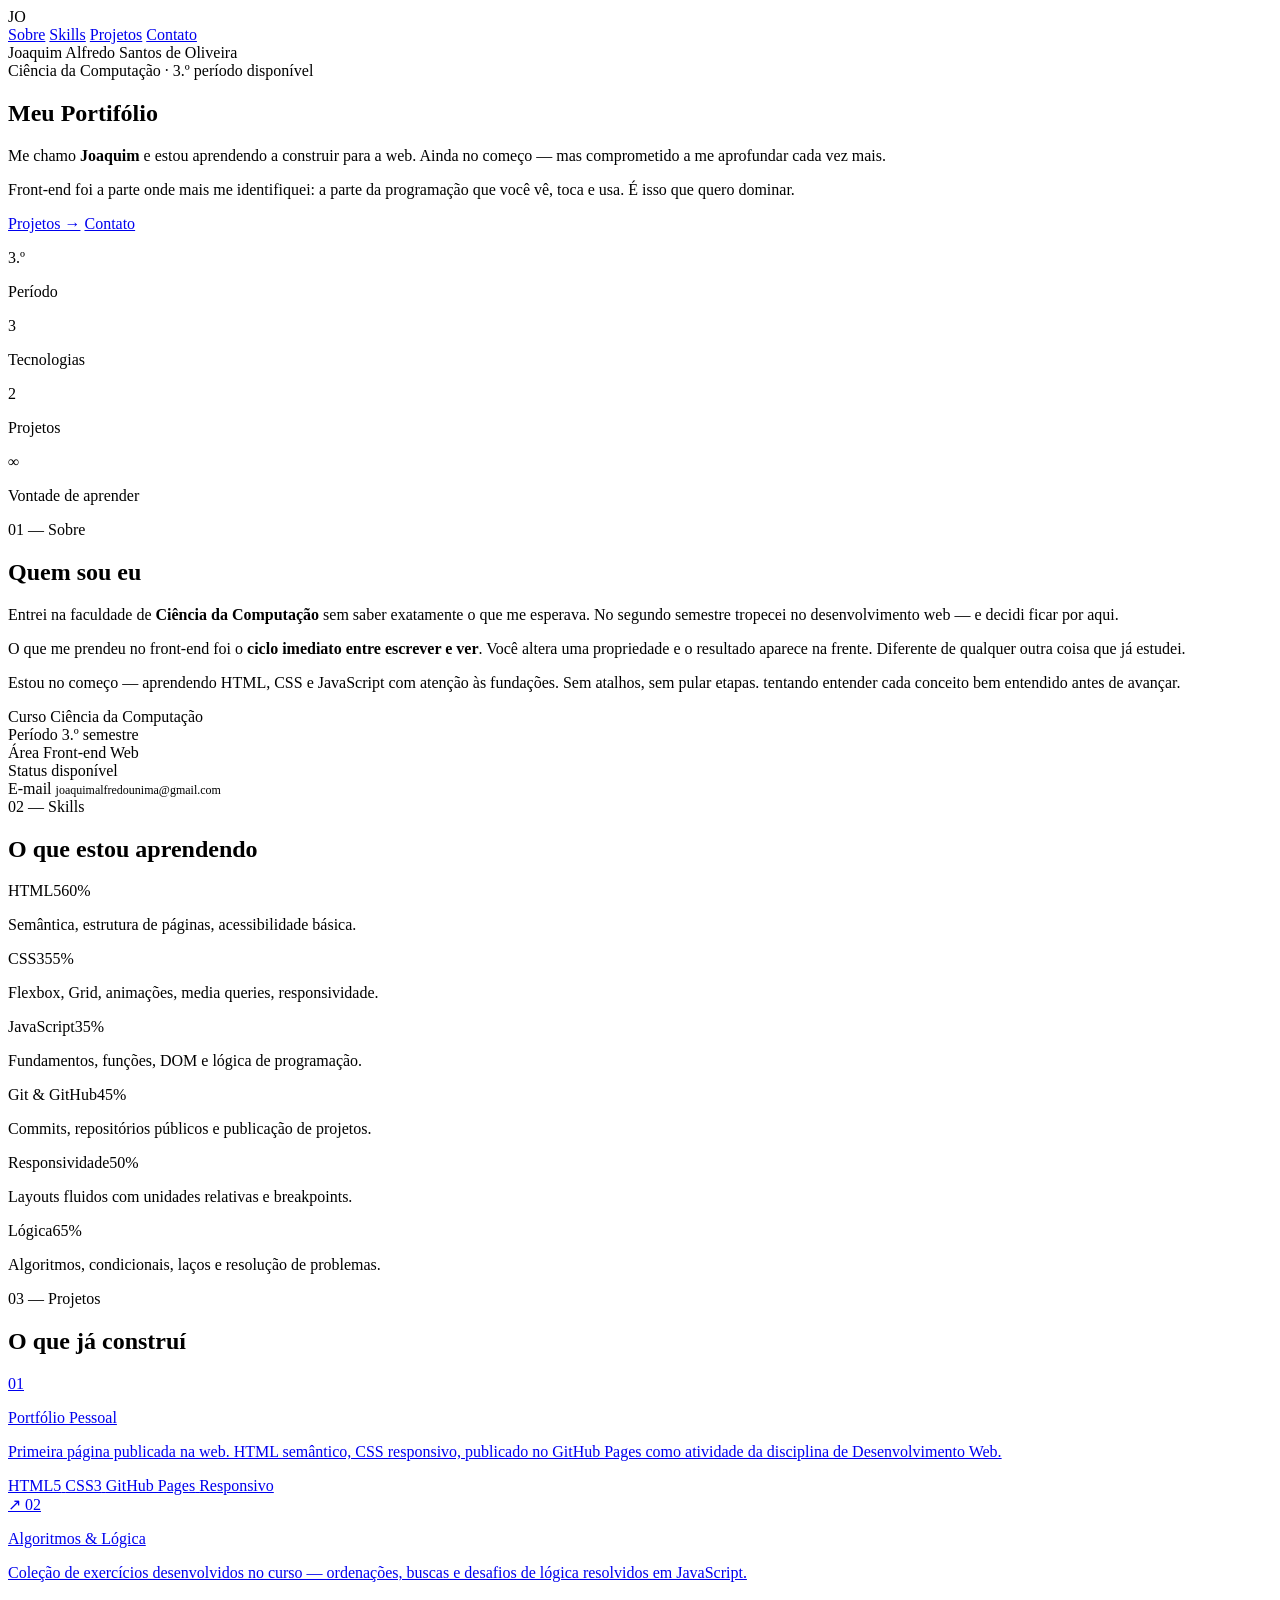
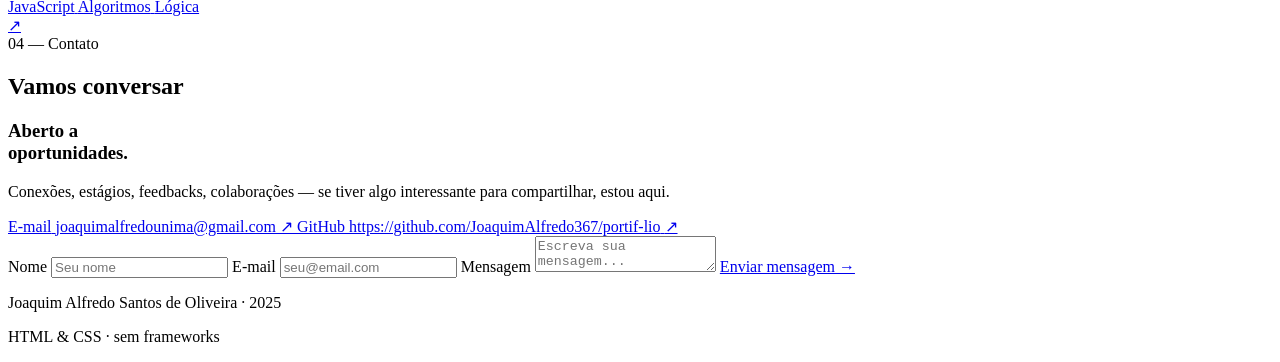
==== index.html @ 391db965 "Add files via upload" ====
<!DOCTYPE html>
<html lang="pt-BR">
<head>
  <meta charset="UTF-8"/>
  <meta name="viewport" content="width=device-width, initial-scale=1.0"/>
  <title>Joaquim Oliveira</title>
 
  <link rel="preconnect" href="https://fonts.googleapis.com"/>
  <link rel="preconnect" href="https://fonts.gstatic.com" crossorigin/>
  
  <link href="https://fonts.googleapis.com/css2?family=Lora:ital,wght@0,400;0,600;1,400;1,600&family=DM+Sans:opsz,wght@9..40,300;9..40,400;9..40,500&display=swap" rel="stylesheet"/>
  
  <!--Juntando arquivo css-->
  <link rel="stylesheet" href="../interface.css">

</head>
<body>

<!-- ATALHOS -->
<aside class="rail">
  <span class="rail-initials">JO</span>
  <nav class="rail-nav">
    <a href="#sobre">Sobre</a>
    <a href="#skills">Skills</a>
    <a href="#projetos">Projetos</a>
    <a href="#contato">Contato</a>
  </nav>
  <span class="rail-line"></span>
</aside>

<div class="wrap">

  <!-- Apresentação -->
  <section id="inicio" class="hero">
    <div class="hero-top">
      <span class="hero-top-name">Joaquim Alfredo Santos de Oliveira</span>
      <div class="hero-top-right">
        <span>Ciência da Computação · 3.º período</span>
        <span class="avail-pill">
          <span class="avail-dot"></span>
          disponível
        </span>
      </div>
    </div>

    <div class="hero-center">
      <h1 class="hero-h1">
         Meu Portifólio
      </h1>
      <div class="hero-aside">
        <p>
          Me chamo <strong>Joaquim</strong> e estou aprendendo a construir para a web. Ainda no começo — mas comprometido a me aprofundar cada vez mais.
        </p>
        <p>
          Front-end foi a parte onde mais me identifiquei: a parte da programação que você vê, toca e usa. É isso que quero dominar.
        </p>
        <div class="hero-cta">
          <a href="#projetos" class="btn-dark">Projetos →</a>
          <a href="#contato" class="btn-outline">Contato</a>
        </div>
      </div>
    </div>

    <div class="hero-bottom">
      <div class="hero-stat">
        <p class="stat-num">3.º</p>
        <p class="stat-label">Período</p>
      </div>
      <div class="hero-stat">
        <p class="stat-num">3</p>
        <p class="stat-label">Tecnologias</p>
      </div>
      <div class="hero-stat">
        <p class="stat-num">2</p>
        <p class="stat-label">Projetos</p>
      </div>
      <div class="hero-stat">
        <p class="stat-num">∞</p>
        <p class="stat-label">Vontade de aprender</p>
      </div>
    </div>
  </section>

  <!-- SOBRE -->
  <section id="sobre">
    <div class="sec-head">
      <span class="sec-tag">01 — Sobre</span>
      <h2 class="sec-title">Quem sou eu</h2>
    </div>
    <div class="sobre-grid">
      <div class="sobre-left">
        <p>
          Entrei na faculdade de <strong>Ciência da Computação</strong> sem saber exatamente o que me esperava. No segundo semestre tropecei no desenvolvimento web — e decidi ficar por aqui.
        </p>
        <p>
          O que me prendeu no front-end foi o <strong>ciclo imediato entre escrever e ver</strong>. Você altera uma propriedade e o resultado aparece na frente. Diferente de qualquer outra coisa que já estudei.
        </p>
        <p>
          Estou no começo — aprendendo HTML, CSS e JavaScript com atenção às fundações. Sem atalhos, sem pular etapas. tentando entender cada conceito bem entendido antes de avançar.
        </p>
      </div>
      <div class="sobre-right">
        <div class="ficha-item">
          <span class="fi-k">Curso</span>
          <span class="fi-v">Ciência da Computação</span>
        </div>
        <div class="ficha-item">
          <span class="fi-k">Período</span>
          <span class="fi-v">3.º semestre</span>
        </div>
        <div class="ficha-item">
          <span class="fi-k">Área</span>
          <span class="fi-v">Front-end Web</span>
        </div>
        <div class="ficha-item">
          <span class="fi-k">Status</span>
          <span class="fi-v"><span class="pill">disponível</span></span>
        </div>
        <div class="ficha-item">
          <span class="fi-k">E-mail</span>
          <span class="fi-v" style="font-size:0.75rem; text-align:right;">joaquimalfredounima@gmail.com</span>
        </div>
      </div>
    </div>
  </section>

  <!-- SKILLS -->
  <section id="skills">
    <div class="sec-head">
      <span class="sec-tag">02 — Skills</span>
      <h2 class="sec-title">O que estou aprendendo</h2>
    </div>
    <div class="skills-body">
      <div class="skills-grid">
        <div class="sk">
          <div class="sk-top"><span class="sk-name">HTML5</span><span class="sk-pct">60%</span></div>
          <p class="sk-note">Semântica, estrutura de páginas, acessibilidade básica.</p>
          <div class="sk-bar"><div class="sk-fill" style="width:60%"></div></div>
        </div>
        <div class="sk">
          <div class="sk-top"><span class="sk-name">CSS3</span><span class="sk-pct">55%</span></div>
          <p class="sk-note">Flexbox, Grid, animações, media queries, responsividade.</p>
          <div class="sk-bar"><div class="sk-fill" style="width:55%"></div></div>
        </div>
        <div class="sk">
          <div class="sk-top"><span class="sk-name">JavaScript</span><span class="sk-pct">35%</span></div>
          <p class="sk-note">Fundamentos, funções, DOM e lógica de programação.</p>
          <div class="sk-bar"><div class="sk-fill" style="width:35%"></div></div>
        </div>
        <div class="sk">
          <div class="sk-top"><span class="sk-name">Git & GitHub</span><span class="sk-pct">45%</span></div>
          <p class="sk-note">Commits, repositórios públicos e publicação de projetos.</p>
          <div class="sk-bar"><div class="sk-fill" style="width:45%"></div></div>
        </div>
        <div class="sk">
          <div class="sk-top"><span class="sk-name">Responsividade</span><span class="sk-pct">50%</span></div>
          <p class="sk-note">Layouts fluidos com unidades relativas e breakpoints.</p>
          <div class="sk-bar"><div class="sk-fill" style="width:50%"></div></div>
        </div>
        <div class="sk">
          <div class="sk-top"><span class="sk-name">Lógica</span><span class="sk-pct">65%</span></div>
          <p class="sk-note">Algoritmos, condicionais, laços e resolução de problemas.</p>
          <div class="sk-bar"><div class="sk-fill" style="width:65%"></div></div>
        </div>
      </div>
    </div>
  </section>

  <!-- PROJETOS -->
  <section id="projetos">
    <div class="sec-head">
      <span class="sec-tag">03 — Projetos</span>
      <h2 class="sec-title">O que já construí</h2>
    </div>

    <a href="#" class="proj-row">
      <span class="pr-idx">01</span>
      <div>
        <p class="pr-name">Portfólio Pessoal</p>
        <p class="pr-desc">Primeira página publicada na web. HTML semântico, CSS responsivo, publicado no GitHub Pages como atividade da disciplina de Desenvolvimento Web.</p>
      </div>
      <div class="pr-tags">
        <span class="pr-tag">HTML5</span>
        <span class="pr-tag">CSS3</span>
        <span class="pr-tag">GitHub Pages</span>
        <span class="pr-tag">Responsivo</span>
      </div>
      <span class="pr-arrow">↗</span>
    </a>

    <a href="#" class="proj-row">
      <span class="pr-idx">02</span>
      <div>
        <p class="pr-name">Algoritmos & Lógica</p>
        <p class="pr-desc">Coleção de exercícios desenvolvidos no curso — ordenações, buscas e desafios de lógica resolvidos em JavaScript.</p>
      </div>
      <div class="pr-tags">
        <span class="pr-tag">JavaScript</span>
        <span class="pr-tag">Algoritmos</span>
        <span class="pr-tag">Lógica</span>
      </div>
      <span class="pr-arrow">↗</span>
    </a>

   
  </section>

  <!-- CONTATO -->
  <section id="contato">
    <div class="sec-head">
      <span class="sec-tag">04 — Contato</span>
      <h2 class="sec-title">Vamos conversar</h2>
    </div>
    <div class="contato-body">
      <div class="ct-left">
        <h3 class="ct-h2">Aberto a<br/>oportunidades.</h3>
        <p class="ct-desc">Conexões, estágios, feedbacks, colaborações — se tiver algo interessante para compartilhar, estou aqui.</p>
        <div>
          <a href="mailto:joaquimalfredounima@gmail.com" class="ct-link">
            <span class="ctl-k">E-mail</span>
            <span class="ctl-v">joaquimalfredounima@gmail.com</span>
            <span class="ctl-arr">↗</span>
          </a>
          <a href="https://github.com/" target="_blank" rel="noopener" class="ct-link">
            <span class="ctl-k">GitHub</span>
            <span class="ctl-v">https://github.com/JoaquimAlfredo367/portif-lio</span>
            <span class="ctl-arr">↗</span>
          </a>
         
        </div>
      </div>
      <div class="ct-right">
        <label class="f-label" for="nome">Nome</label>
        <input class="f-input" type="text" id="nome" placeholder="Seu nome"/>

        <label class="f-label" for="email">E-mail</label>
        <input class="f-input" type="email" id="email" placeholder="seu@email.com"/>

        <label class="f-label" for="msg">Mensagem</label>
        <textarea class="f-textarea" id="msg" placeholder="Escreva sua mensagem..."></textarea>

        <a href="mailto:joaquimalfredounima@gmail.com" class="btn-submit">
          Enviar mensagem →
        </a>
      </div>
    </div>
  </section>

</div><!-- /wrap -->

<footer>
  <p>Joaquim Alfredo Santos de Oliveira · 2025</p>
  <p>HTML & CSS · sem frameworks</p>
</footer>

</body>
</html>
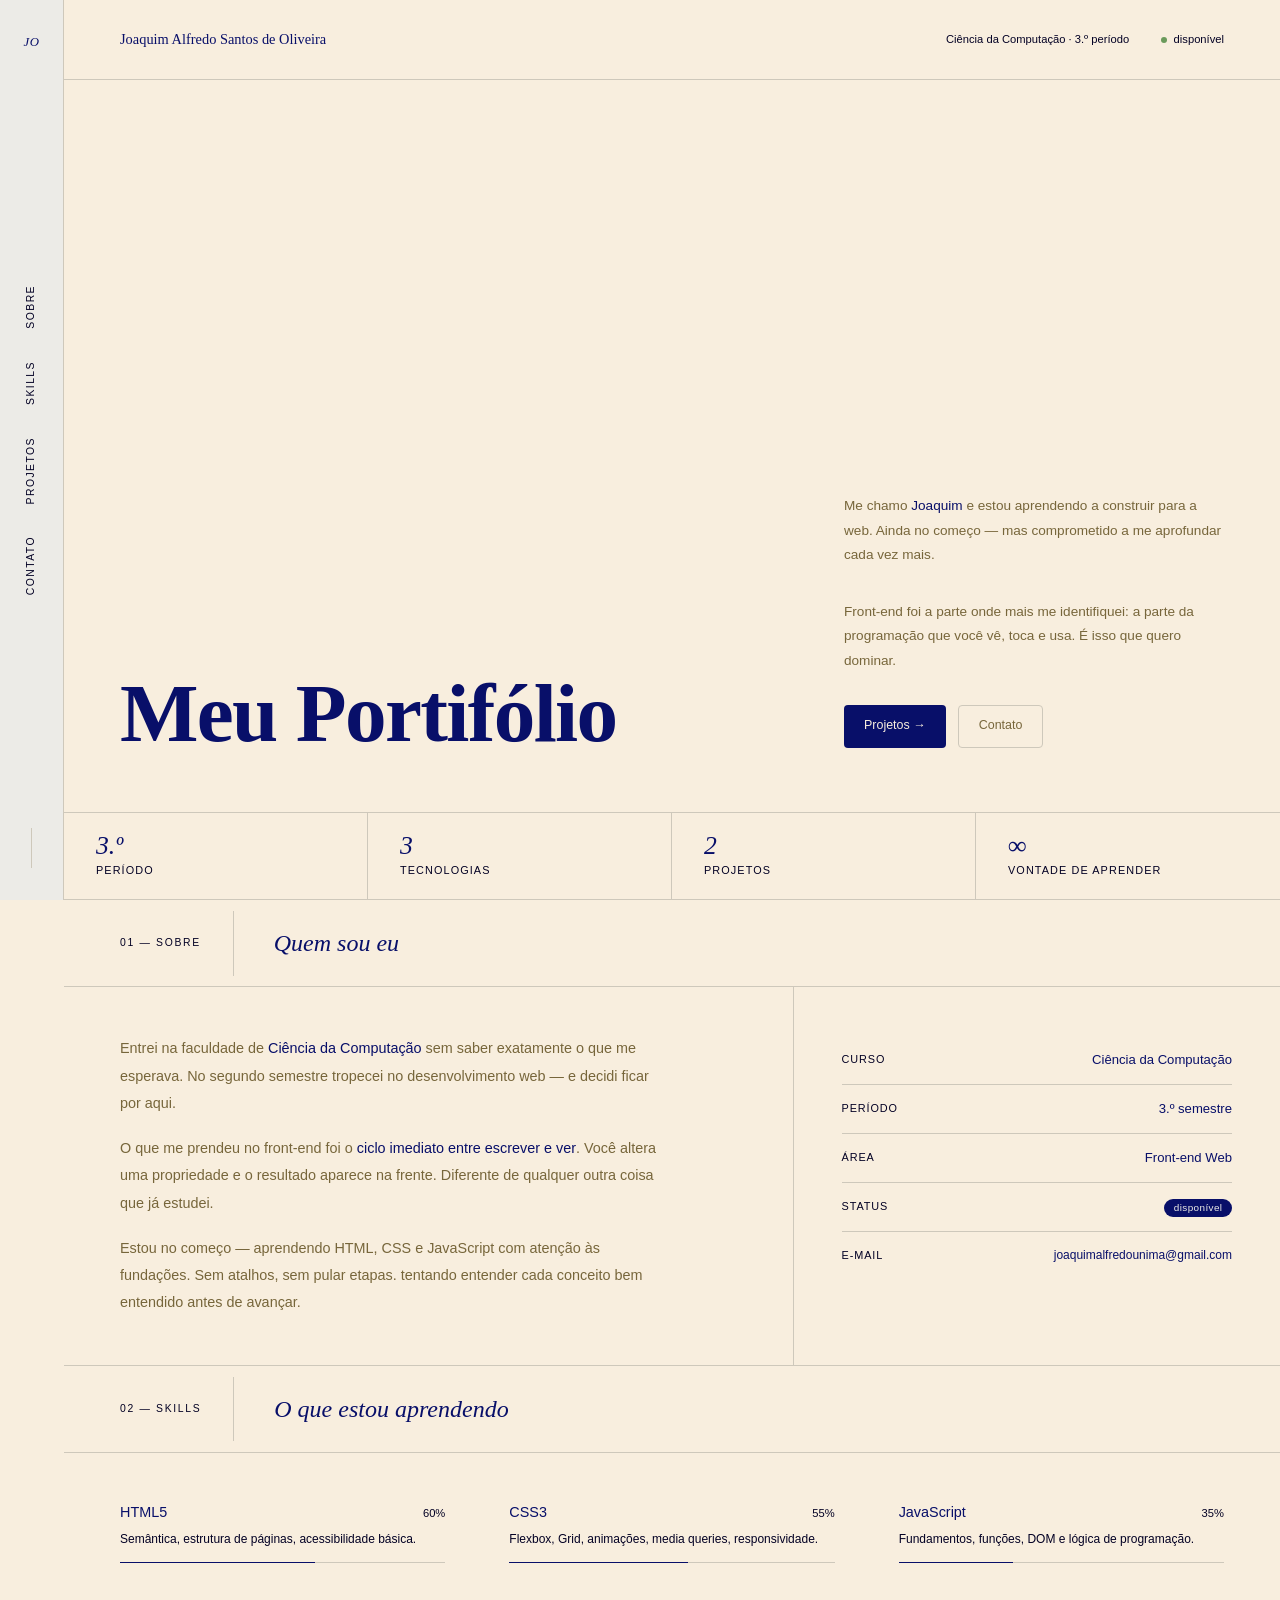
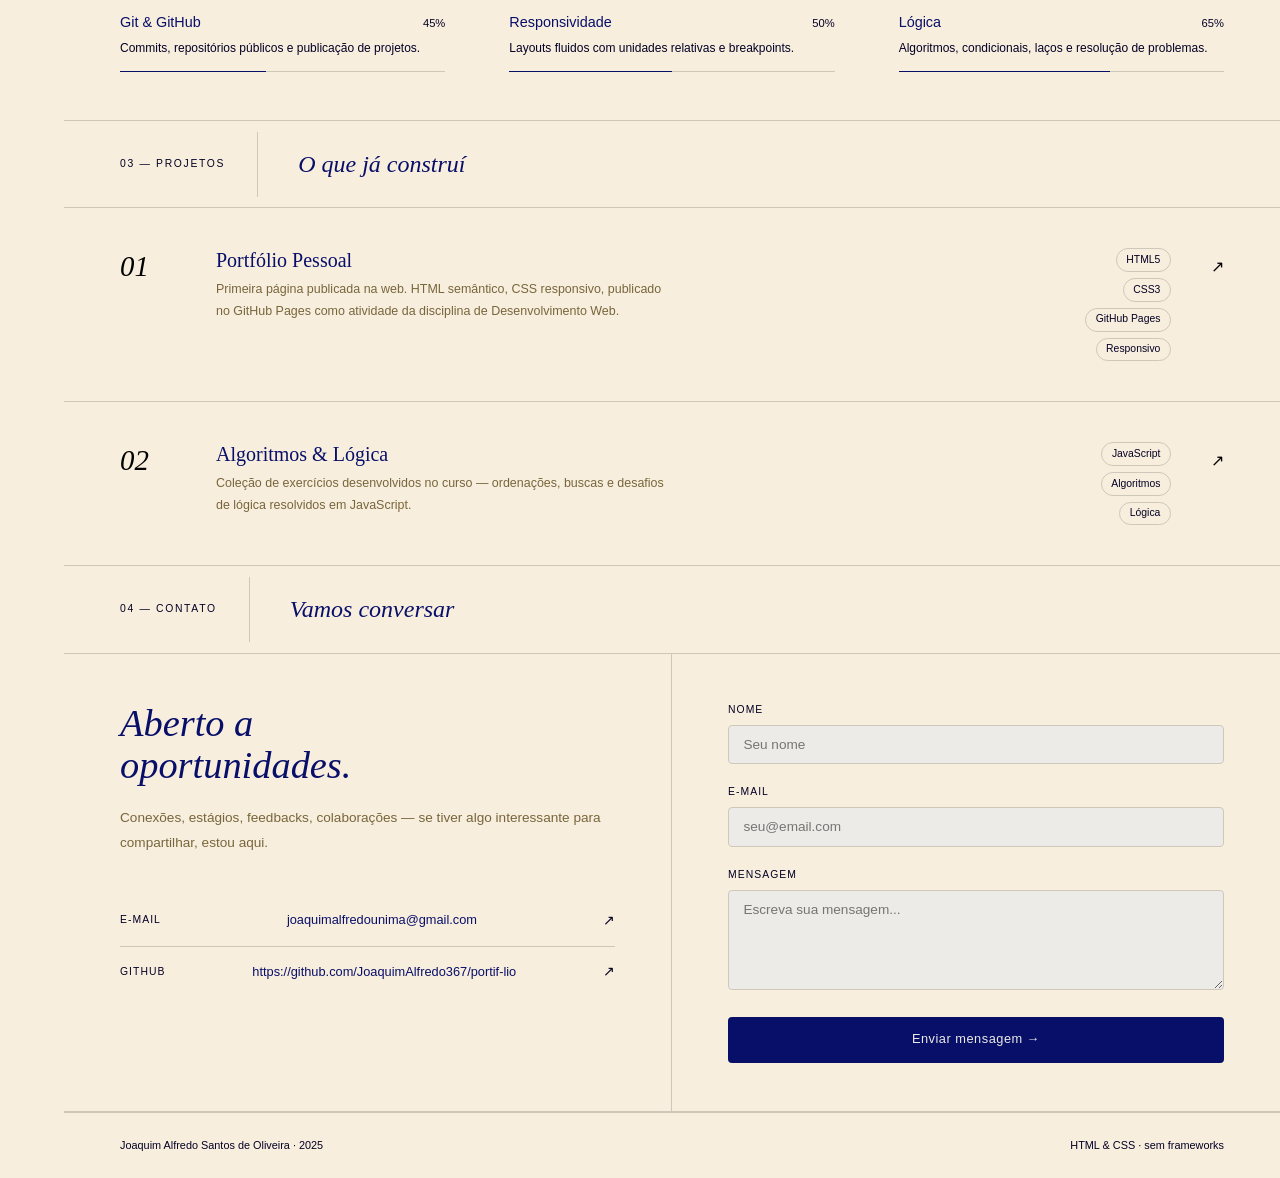
==== commit 6895ad54: "Update print statement from 'Hello' to 'Goodbye'" ====
--- a/index.html
+++ b/index.html
@@ -12,7 +12,622 @@
   
   <!--Juntando arquivo css-->
   <link rel="stylesheet" href="../interface.css">
-
+<style>
+   *, *::before, *::after { box-sizing: border-box; margin: 0; padding: 0; }
+
+    :root {
+      --bg:       #f8eede;
+      --surface:  #9c7c31;
+      --white:    #ecebe7;
+      --ink:      #080f69;
+      --mid:      #77663b;
+      --soft:     #030124;
+      --faint:    #000000;
+      --rule:     #cec8bb;
+      --serif: 'Lora', Georgia, serif;
+      --sans: 'Inter', sans-serif;
+    }
+
+    html { scroll-behavior: smooth; }
+
+    body {
+      font-family: var(--sans); /* texto normal*/
+      background: var(--bg);
+      color: var(--ink);
+      font-size: 15px;
+      line-height: 1.6;
+    }
+
+    .rail {
+      position: fixed;
+      left: 0; top: 0; bottom: 0;
+      width: 64px;
+      border-right: 1px solid var(--rule);
+      background: var(--white);
+      display: flex;
+      flex-direction: column;
+      align-items: center;
+      justify-content: space-between;
+      padding: 2rem 0;
+      z-index: 60;
+    }
+
+    .rail-initials {
+      font-family: var(--serif);
+      font-size: 0.8rem;
+      font-style: italic;
+      color: var(--ink);
+      letter-spacing: 0.05em;
+    }
+
+    .rail-nav {
+      display: flex;
+      flex-direction: column;
+      align-items: center;
+      gap: 2rem;
+    }
+
+    .rail-nav a {
+      writing-mode: vertical-rl;
+      text-orientation: mixed;
+      transform: rotate(180deg);
+      font-size: 0.65rem;
+      text-transform: uppercase;
+      letter-spacing: 0.14em;
+      color: var(--soft);
+      text-decoration: none;
+      font-weight: 400;
+      transition: color 0.2s;
+    }
+
+    .rail-nav a:hover { color: var(--ink); }
+
+    .rail-line {
+      width: 1px;
+      height: 40px;
+      background: var(--rule);
+    }
+
+    /* ── WRAP ── */
+    .wrap {
+      margin-left: 64px;
+    }
+
+    /* ── HERO ── */
+    .hero {
+      min-height: 100vh;
+      display: grid;
+      grid-template-rows: auto 1fr auto;
+      border-bottom: 1px solid var(--rule);
+    }
+
+    .hero-top {
+      display: flex;
+      align-items: center;
+      justify-content: space-between;
+      padding: 1.75rem 3.5rem;
+      border-bottom: 1px solid var(--rule);
+    }
+
+    .hero-top-name {
+      font-family: var(--serif);
+      font-size: 0.9rem;
+      color: var(--ink);
+      font-style: normal;
+
+      
+    }
+      /*texto principal*/
+    .hero-top-right {
+      display: flex;
+      align-items: center;
+      gap: 2rem;
+    }
+
+    .hero-top-right span {
+      font-size: 0.7rem;
+      color: var(--soft);
+      font-weight: 300;
+    }
+
+    .avail-pill {
+      display: flex;
+      align-items: center;
+      gap: 0.4rem;
+      font-size: 0.68rem;
+      color: var(--mid);
+      font-weight: 400;
+    }
+
+    .avail-dot {
+      width: 6px; height: 6px;
+      border-radius: 50%;
+      background: #6A9A5B;
+      animation: pulse 2.5s infinite;
+    }
+
+    @keyframes pulse { 0%,100%{opacity:1} 50%{opacity:.3} }
+
+    .hero-center {
+      display: grid;
+      grid-template-columns: 1fr 380px;
+      align-items: end;
+      padding: 0 3.5rem 3.5rem;
+      padding-top: 4rem;
+      gap: 4rem;
+    }
+
+    .hero-h1 {
+      font-family: var(--serif);
+      font-size: clamp(3.2rem, 6.5vw, 6rem);
+      line-height: 1.02;
+      letter-spacing: -0.02em;
+      color: var(--ink);
+    }
+
+    .hero-h1 em {
+      font-style: normal;
+      color: var(--soft);
+    }
+
+    .hero-aside {
+      display: flex;
+      flex-direction: column;
+      gap: 2rem;
+      padding-bottom: 0.5rem;
+    }
+
+    .hero-aside p {
+      font-size: 0.85rem;
+      color: var(--mid);
+      font-weight: 300;
+      line-height: 1.8;
+    }
+
+    .hero-aside p strong { color: var(--ink); font-weight: 500; }
+
+    .hero-cta {
+      display: flex;
+      gap: 0.75rem;
+    }
+
+    .btn-dark {
+      display: inline-flex;
+      align-items: center;
+      gap: 0.4rem;
+      background: var(--ink);
+      color: var(--bg);
+      padding: 0.65rem 1.25rem;
+      font-family: var(--sans);
+      font-size: 0.78rem;
+      font-weight: 400;
+      text-decoration: none;
+      border-radius: 4px;
+      transition: opacity 0.2s;
+    }
+    .btn-dark:hover { opacity: 0.75; }
+
+    .btn-outline {
+      display: inline-flex;
+      align-items: center;
+      gap: 0.4rem;
+      background: transparent;
+      color: var(--mid);
+      padding: 0.65rem 1.25rem;
+      font-family: var(--sans);
+      font-size: 0.78rem;
+      font-weight: 400;
+      text-decoration: none;
+      border: 1px solid var(--rule);
+      border-radius: 4px;
+      transition: border-color 0.2s, color 0.2s;
+    }
+    .btn-outline:hover { border-color: var(--ink); color: var(--ink); }
+
+    .hero-bottom {
+      display: grid;
+      grid-template-columns: repeat(4, 1fr);
+      border-top: 1px solid var(--rule);
+    }
+      /*títulos das seções*/
+    .hero-stat {
+      padding: 1.25rem 2rem;
+      border-right: 1px solid var(--rule);
+    }
+    .hero-stat:last-child { border-right: none; }
+
+    .stat-num {
+      font-family: var(--serif);
+      font-size: 1.6rem;
+      color: var(--ink);
+      font-style: italic;
+      line-height: 1;
+      margin-bottom: 0.2rem;
+    }
+
+    .stat-label {
+      font-size: 0.68rem;
+      color: var(--soft);
+      font-weight: 300;
+      text-transform: uppercase;
+      letter-spacing: 0.1em;
+    }
+
+    /* ── SECTION HEADER ── */
+    .sec-head {
+      display: flex;
+      align-items: center;
+      gap: 0;
+      border-bottom: 1px solid var(--rule);
+    }
+
+    .sec-tag {
+      font-size: 0.65rem;
+      text-transform: uppercase;
+      letter-spacing: 0.16em;
+      color: var(--soft);
+      padding: 1.5rem 2rem 1.5rem 3.5rem;
+      border-right: 1px solid var(--rule);
+      white-space: nowrap;
+      font-weight: 400;
+    }
+
+    .sec-title {
+      font-family: var(--serif);
+      font-size: 1.5rem;
+      font-style: italic;
+      color: var(--ink);
+      padding: 1.5rem 2.5rem;
+      font-weight: 400;
+    }
+
+    /* ── SOBRE ── */
+    #sobre { border-bottom: 1px solid var(--rule); }
+
+    .sobre-grid {
+      display: grid;
+      grid-template-columns: 3fr 2fr;
+    }
+
+    .sobre-left {
+      padding: 3rem 3.5rem;
+      border-right: 1px solid var(--rule);
+    }
+
+    .sobre-left p {
+      font-size: 0.9rem;
+      color: var(--mid);
+      font-weight: 300;
+      line-height: 1.9;
+      max-width: 540px;
+    }
+
+    .sobre-left p + p { margin-top: 1.1rem; }
+    .sobre-left p strong { color: var(--ink); font-weight: 500; }
+
+    .sobre-right {
+      padding: 3rem 3rem;
+    }
+
+    .ficha-item {
+      padding: 0.85rem 0;
+      border-bottom: 1px solid var(--rule);
+      display: flex;
+      justify-content: space-between;
+      align-items: center;
+      gap: 1.5rem;
+    }
+    .ficha-item:last-child { border-bottom: none; }
+
+    .fi-k {
+      font-size: 0.68rem;
+      color: var(--soft);
+      font-weight: 300;
+      text-transform: uppercase;
+      letter-spacing: 0.08em;
+      flex-shrink: 0;
+    }
+
+    .fi-v {
+      font-size: 0.82rem;
+      color: var(--ink);
+      font-weight: 400;
+      text-align: right;
+    }
+
+    .pill {
+      background: var(--ink);
+      color: var(--white);
+      font-size: 0.62rem;
+      padding: 0.2rem 0.6rem;
+      border-radius: 100px;
+      font-weight: 400;
+      letter-spacing: 0.04em;
+    }
+
+    /* ── SKILLS ── */
+    #skills { border-bottom: 1px solid var(--rule); }
+
+    .skills-body {
+      padding: 3rem 3.5rem;
+    }
+
+    .skills-grid {
+      display: grid;
+      grid-template-columns: repeat(3, 1fr);
+      gap: 3rem 4rem;
+    }
+
+
+
+    .sk-top {
+      display: flex;
+      justify-content: space-between;
+      align-items: baseline;
+      margin-bottom: 0.35rem;
+    }
+
+    .sk-name {
+      font-size: 0.9rem;
+      font-weight: 500;
+      color: var(--ink);
+    }
+
+    .sk-pct {
+      font-size: 0.7rem;
+      color: var(--soft);
+      font-weight: 300;
+    }
+
+    .sk-note {
+      font-size: 0.75rem;
+      color: var(--soft);
+      font-weight: 300;
+      line-height: 1.65;
+      margin-bottom: 0.75rem;
+    }
+
+    .sk-bar {
+      height: 1px;
+      background: var(--rule);
+      position: relative;
+    }
+    .sk-fill {
+      position: absolute;
+      inset: 0 auto 0 0;
+      background: var(--ink);
+    }
+
+    /* ── PROJETOS ── */
+    #projetos { border-bottom: 1px solid var(--rule); }
+
+    .proj-row {
+      display: grid;
+      grid-template-columns: 56px 1fr 1fr auto;
+      align-items: start;
+      gap: 2.5rem;
+      padding: 2.5rem 3.5rem;
+      border-bottom: 1px solid var(--rule);
+      transition: background 0.15s;
+      text-decoration: none;
+      color: inherit;
+    }
+    .proj-row:hover { background: var(--white); }
+    .proj-row:last-child { border-bottom: none; }
+
+    .pr-idx {
+      font-family: var(--serif);
+      font-size: 1.8rem;
+      font-style: italic;
+      color: var(--faint);
+      line-height: 1;
+      padding-top: 4px;
+    }
+      /*NOME DOS PROJETOS*/
+    .pr-name {
+      font-family: var(--serif);
+      font-size: 1.25rem;
+      font-weight: 400;
+      color: var(--ink);
+      margin-bottom: 0.4rem;
+      line-height: 1.2;
+    }
+
+    .pr-desc {
+      font-size: 0.78rem;
+      color: var(--mid);
+      font-weight: 300;
+      line-height: 1.75;
+    }
+
+    .pr-tags {
+      display: flex;
+      flex-direction: column;
+      gap: 0.4rem;
+      align-items: flex-end;
+    }
+
+    .pr-tag {
+      font-size: 0.65rem;
+      color: var(--soft);
+      border: 1px solid var(--rule);
+      padding: 0.15rem 0.6rem;
+      border-radius: 100px;
+      white-space: nowrap;
+    }
+
+    .pr-arrow {
+      font-size: 1rem;
+      color: var(--faint);
+      padding-top: 6px;
+      transition: transform 0.2s, color 0.2s;
+      flex-shrink: 0;
+    }
+
+    .proj-row:hover .pr-arrow { transform: translate(3px,-3px); color: var(--ink); }
+
+    .proj-row.wip { cursor: default; }
+    .proj-row.wip .pr-name,
+    .proj-row.wip .pr-idx { color: var(--faint); }
+    .proj-row.wip .pr-desc { color: var(--faint); }
+    .proj-row.wip:hover { background: transparent; }
+    .proj-row.wip .pr-arrow { display: none; }
+
+    /* ── CONTATO ── */
+    #contato { border-bottom: 1px solid var(--rule); }
+
+    .contato-body {
+      display: grid;
+      grid-template-columns: 1fr 1fr;
+    }
+
+    .ct-left {
+      padding: 3rem 3.5rem;
+      border-right: 1px solid var(--rule);
+    }
+    /*Título da área de contato*/
+    .ct-h2 {
+      font-family: var(--serif);
+      font-size: clamp(1.8rem, 3vw, 2.8rem);
+      font-style: italic;
+      line-height: 1.1;
+      color: var(--ink);
+      margin-bottom: 1.25rem;
+      font-weight: 400;
+    }
+
+    .ct-desc {
+      font-size: 0.85rem;
+      color: var(--mid);
+      font-weight: 300;
+      line-height: 1.8;
+      margin-bottom: 2.5rem;
+    }
+
+    .ct-link {
+      display: flex;
+      align-items: center;
+      justify-content: space-between;
+      padding: 0.9rem 0;
+      border-bottom: 1px solid var(--rule);
+      text-decoration: none;
+      transition: padding-left 0.2s;
+    }
+    .ct-link:last-child { border-bottom: none; }
+    .ct-link:hover { padding-left: 6px; }
+
+    .ctl-k {
+      font-size: 0.65rem;
+      text-transform: uppercase;
+      letter-spacing: 0.1em;
+      color: var(--soft);
+    }
+
+    .ctl-v {
+      font-size: 0.8rem;
+      color: var(--ink);
+    }
+
+    .ctl-arr { color: var(--soft); font-size: 0.85rem; }
+
+    .ct-right {
+      padding: 3rem 3.5rem;
+    }
+
+    .f-label {
+      display: block;
+      font-size: 0.65rem;
+      text-transform: uppercase;
+      letter-spacing: 0.1em;
+      color: var(--soft);
+      margin-bottom: 0.4rem;
+    }
+
+    .f-input, .f-textarea {
+      width: 100%;
+      background: var(--white);
+      border: 1px solid var(--rule);
+      border-radius: 4px;
+      padding: 0.7rem 0.9rem;
+      font-family: var(--sans);
+      font-size: 0.85rem;
+      color: var(--ink);
+      font-weight: 300;
+      outline: none;
+      margin-bottom: 1.25rem;
+      transition: border-color 0.2s;
+    }
+    .f-input:focus, .f-textarea:focus { border-color: var(--ink); }
+    .f-textarea { resize: vertical; min-height: 100px; }
+
+    .btn-submit {
+      width: 100%;
+      background: var(--ink);
+      color: var(--white);
+      border: none;
+      border-radius: 4px;
+      padding: 0.8rem;
+      font-family: var(--sans);
+      font-size: 0.8rem;
+      font-weight: 400;
+      letter-spacing: 0.04em;
+      cursor: pointer;
+      text-decoration: none;
+      display: flex;
+      align-items: center;
+      justify-content: center;
+      transition: opacity 0.2s;
+    }
+    .btn-submit:hover { opacity: 0.75; }
+
+    /* ── FOOTER ── */
+    footer {
+      margin-left: 64px;
+      padding: 1.5rem 3.5rem;
+      display: flex;
+      align-items: center;
+      justify-content: space-between;
+      border-top: 1px solid var(--rule);
+    }
+
+    footer p { font-size: 0.68rem; color: var(--soft); font-weight: 300; }
+
+    /* ── RESPONSIVE ── */
+    @media (max-width: 860px) {
+      .rail { display: none; }
+      .wrap, footer { margin-left: 0; }
+
+      .hero-top { padding: 1.25rem 1.5rem; }
+      .hero-center { grid-template-columns: 1fr; padding: 2.5rem 1.5rem 2.5rem; gap: 2rem; }
+      .hero-bottom { grid-template-columns: 1fr 1fr; }
+      .hero-stat:nth-child(3) { border-right: 1px solid var(--rule); }
+      .hero-stat:nth-child(2) { border-right: none; }
+
+      .sec-tag { padding-left: 1.5rem; }
+
+      .sobre-grid { grid-template-columns: 1fr; }
+      .sobre-left { border-right: none; border-bottom: 1px solid var(--rule); padding: 2rem 1.5rem; }
+      .sobre-right { padding: 2rem 1.5rem; }
+
+      .skills-body { padding: 2rem 1.5rem; }
+      .skills-grid { grid-template-columns: 1fr 1fr; gap: 2rem; }
+
+      .proj-row { grid-template-columns: 40px 1fr; padding: 1.75rem 1.5rem; gap: 1.25rem; }
+      .pr-tags, .pr-arrow { display: none; }
+
+      .contato-body { grid-template-columns: 1fr; }
+      .ct-left { border-right: none; border-bottom: 1px solid var(--rule); padding: 2rem 1.5rem; }
+      .ct-right { padding: 2rem 1.5rem; }
+
+      footer { padding: 1.5rem; flex-direction: column; gap: 0.3rem; text-align: center; }
+    }
+
+    @media (max-width: 520px) {
+      .skills-grid { grid-template-columns: 1fr; }
+      .hero-bottom { grid-template-columns: 1fr 1fr; }
+      .hero-top-right span:not(.avail-pill) { display: none; }
+    }
+</style>
 </head>
 <body>
 
@@ -246,7 +861,7 @@
     </div>
   </section>
 
-</div><!-- /wrap -->
+</div>
 
 <footer>
   <p>Joaquim Alfredo Santos de Oliveira · 2025</p>
@@ -254,4 +869,4 @@
 </footer>
 
 </body>
-</html>+</html>
--- a/interface.css
+++ b/interface.css
@@ -0,0 +1,615 @@
+
+    *, *::before, *::after { box-sizing: border-box; margin: 0; padding: 0; }
+
+    :root {
+      --bg:       #f8eede;
+      --surface:  #9c7c31;
+      --white:    #ecebe7;
+      --ink:      #080f69;
+      --mid:      #77663b;
+      --soft:     #030124;
+      --faint:    #000000;
+      --rule:     #cec8bb;
+      --serif: 'Lora', Georgia, serif;
+      --sans: 'Inter', sans-serif;
+    }
+
+    html { scroll-behavior: smooth; }
+
+    body {
+      font-family: var(--sans); /* texto normal*/
+      background: var(--bg);
+      color: var(--ink);
+      font-size: 15px;
+      line-height: 1.6;
+    }
+
+    .rail {
+      position: fixed;
+      left: 0; top: 0; bottom: 0;
+      width: 64px;
+      border-right: 1px solid var(--rule);
+      background: var(--white);
+      display: flex;
+      flex-direction: column;
+      align-items: center;
+      justify-content: space-between;
+      padding: 2rem 0;
+      z-index: 60;
+    }
+
+    .rail-initials {
+      font-family: var(--serif);
+      font-size: 0.8rem;
+      font-style: italic;
+      color: var(--ink);
+      letter-spacing: 0.05em;
+    }
+
+    .rail-nav {
+      display: flex;
+      flex-direction: column;
+      align-items: center;
+      gap: 2rem;
+    }
+
+    .rail-nav a {
+      writing-mode: vertical-rl;
+      text-orientation: mixed;
+      transform: rotate(180deg);
+      font-size: 0.65rem;
+      text-transform: uppercase;
+      letter-spacing: 0.14em;
+      color: var(--soft);
+      text-decoration: none;
+      font-weight: 400;
+      transition: color 0.2s;
+    }
+
+    .rail-nav a:hover { color: var(--ink); }
+
+    .rail-line {
+      width: 1px;
+      height: 40px;
+      background: var(--rule);
+    }
+
+    /* ── WRAP ── */
+    .wrap {
+      margin-left: 64px;
+    }
+
+    /* ── HERO ── */
+    .hero {
+      min-height: 100vh;
+      display: grid;
+      grid-template-rows: auto 1fr auto;
+      border-bottom: 1px solid var(--rule);
+    }
+
+    .hero-top {
+      display: flex;
+      align-items: center;
+      justify-content: space-between;
+      padding: 1.75rem 3.5rem;
+      border-bottom: 1px solid var(--rule);
+    }
+
+    .hero-top-name {
+      font-family: var(--serif);
+      font-size: 0.9rem;
+      color: var(--ink);
+      font-style: normal;
+
+      
+    }
+      /*texto principal*/
+    .hero-top-right {
+      display: flex;
+      align-items: center;
+      gap: 2rem;
+    }
+
+    .hero-top-right span {
+      font-size: 0.7rem;
+      color: var(--soft);
+      font-weight: 300;
+    }
+
+    .avail-pill {
+      display: flex;
+      align-items: center;
+      gap: 0.4rem;
+      font-size: 0.68rem;
+      color: var(--mid);
+      font-weight: 400;
+    }
+
+    .avail-dot {
+      width: 6px; height: 6px;
+      border-radius: 50%;
+      background: #6A9A5B;
+      animation: pulse 2.5s infinite;
+    }
+
+    @keyframes pulse { 0%,100%{opacity:1} 50%{opacity:.3} }
+
+    .hero-center {
+      display: grid;
+      grid-template-columns: 1fr 380px;
+      align-items: end;
+      padding: 0 3.5rem 3.5rem;
+      padding-top: 4rem;
+      gap: 4rem;
+    }
+
+    .hero-h1 {
+      font-family: var(--serif);
+      font-size: clamp(3.2rem, 6.5vw, 6rem);
+      line-height: 1.02;
+      letter-spacing: -0.02em;
+      color: var(--ink);
+    }
+
+    .hero-h1 em {
+      font-style: normal;
+      color: var(--soft);
+    }
+
+    .hero-aside {
+      display: flex;
+      flex-direction: column;
+      gap: 2rem;
+      padding-bottom: 0.5rem;
+    }
+
+    .hero-aside p {
+      font-size: 0.85rem;
+      color: var(--mid);
+      font-weight: 300;
+      line-height: 1.8;
+    }
+
+    .hero-aside p strong { color: var(--ink); font-weight: 500; }
+
+    .hero-cta {
+      display: flex;
+      gap: 0.75rem;
+    }
+
+    .btn-dark {
+      display: inline-flex;
+      align-items: center;
+      gap: 0.4rem;
+      background: var(--ink);
+      color: var(--bg);
+      padding: 0.65rem 1.25rem;
+      font-family: var(--sans);
+      font-size: 0.78rem;
+      font-weight: 400;
+      text-decoration: none;
+      border-radius: 4px;
+      transition: opacity 0.2s;
+    }
+    .btn-dark:hover { opacity: 0.75; }
+
+    .btn-outline {
+      display: inline-flex;
+      align-items: center;
+      gap: 0.4rem;
+      background: transparent;
+      color: var(--mid);
+      padding: 0.65rem 1.25rem;
+      font-family: var(--sans);
+      font-size: 0.78rem;
+      font-weight: 400;
+      text-decoration: none;
+      border: 1px solid var(--rule);
+      border-radius: 4px;
+      transition: border-color 0.2s, color 0.2s;
+    }
+    .btn-outline:hover { border-color: var(--ink); color: var(--ink); }
+
+    .hero-bottom {
+      display: grid;
+      grid-template-columns: repeat(4, 1fr);
+      border-top: 1px solid var(--rule);
+    }
+      /*títulos das seções*/
+    .hero-stat {
+      padding: 1.25rem 2rem;
+      border-right: 1px solid var(--rule);
+    }
+    .hero-stat:last-child { border-right: none; }
+
+    .stat-num {
+      font-family: var(--serif);
+      font-size: 1.6rem;
+      color: var(--ink);
+      font-style: italic;
+      line-height: 1;
+      margin-bottom: 0.2rem;
+    }
+
+    .stat-label {
+      font-size: 0.68rem;
+      color: var(--soft);
+      font-weight: 300;
+      text-transform: uppercase;
+      letter-spacing: 0.1em;
+    }
+
+    /* ── SECTION HEADER ── */
+    .sec-head {
+      display: flex;
+      align-items: center;
+      gap: 0;
+      border-bottom: 1px solid var(--rule);
+    }
+
+    .sec-tag {
+      font-size: 0.65rem;
+      text-transform: uppercase;
+      letter-spacing: 0.16em;
+      color: var(--soft);
+      padding: 1.5rem 2rem 1.5rem 3.5rem;
+      border-right: 1px solid var(--rule);
+      white-space: nowrap;
+      font-weight: 400;
+    }
+
+    .sec-title {
+      font-family: var(--serif);
+      font-size: 1.5rem;
+      font-style: italic;
+      color: var(--ink);
+      padding: 1.5rem 2.5rem;
+      font-weight: 400;
+    }
+
+    /* ── SOBRE ── */
+    #sobre { border-bottom: 1px solid var(--rule); }
+
+    .sobre-grid {
+      display: grid;
+      grid-template-columns: 3fr 2fr;
+    }
+
+    .sobre-left {
+      padding: 3rem 3.5rem;
+      border-right: 1px solid var(--rule);
+    }
+
+    .sobre-left p {
+      font-size: 0.9rem;
+      color: var(--mid);
+      font-weight: 300;
+      line-height: 1.9;
+      max-width: 540px;
+    }
+
+    .sobre-left p + p { margin-top: 1.1rem; }
+    .sobre-left p strong { color: var(--ink); font-weight: 500; }
+
+    .sobre-right {
+      padding: 3rem 3rem;
+    }
+
+    .ficha-item {
+      padding: 0.85rem 0;
+      border-bottom: 1px solid var(--rule);
+      display: flex;
+      justify-content: space-between;
+      align-items: center;
+      gap: 1.5rem;
+    }
+    .ficha-item:last-child { border-bottom: none; }
+
+    .fi-k {
+      font-size: 0.68rem;
+      color: var(--soft);
+      font-weight: 300;
+      text-transform: uppercase;
+      letter-spacing: 0.08em;
+      flex-shrink: 0;
+    }
+
+    .fi-v {
+      font-size: 0.82rem;
+      color: var(--ink);
+      font-weight: 400;
+      text-align: right;
+    }
+
+    .pill {
+      background: var(--ink);
+      color: var(--white);
+      font-size: 0.62rem;
+      padding: 0.2rem 0.6rem;
+      border-radius: 100px;
+      font-weight: 400;
+      letter-spacing: 0.04em;
+    }
+
+    /* ── SKILLS ── */
+    #skills { border-bottom: 1px solid var(--rule); }
+
+    .skills-body {
+      padding: 3rem 3.5rem;
+    }
+
+    .skills-grid {
+      display: grid;
+      grid-template-columns: repeat(3, 1fr);
+      gap: 3rem 4rem;
+    }
+
+
+
+    .sk-top {
+      display: flex;
+      justify-content: space-between;
+      align-items: baseline;
+      margin-bottom: 0.35rem;
+    }
+
+    .sk-name {
+      font-size: 0.9rem;
+      font-weight: 500;
+      color: var(--ink);
+    }
+
+    .sk-pct {
+      font-size: 0.7rem;
+      color: var(--soft);
+      font-weight: 300;
+    }
+
+    .sk-note {
+      font-size: 0.75rem;
+      color: var(--soft);
+      font-weight: 300;
+      line-height: 1.65;
+      margin-bottom: 0.75rem;
+    }
+
+    .sk-bar {
+      height: 1px;
+      background: var(--rule);
+      position: relative;
+    }
+    .sk-fill {
+      position: absolute;
+      inset: 0 auto 0 0;
+      background: var(--ink);
+    }
+
+    /* ── PROJETOS ── */
+    #projetos { border-bottom: 1px solid var(--rule); }
+
+    .proj-row {
+      display: grid;
+      grid-template-columns: 56px 1fr 1fr auto;
+      align-items: start;
+      gap: 2.5rem;
+      padding: 2.5rem 3.5rem;
+      border-bottom: 1px solid var(--rule);
+      transition: background 0.15s;
+      text-decoration: none;
+      color: inherit;
+    }
+    .proj-row:hover { background: var(--white); }
+    .proj-row:last-child { border-bottom: none; }
+
+    .pr-idx {
+      font-family: var(--serif);
+      font-size: 1.8rem;
+      font-style: italic;
+      color: var(--faint);
+      line-height: 1;
+      padding-top: 4px;
+    }
+      /*NOME DOS PROJETOS*/
+    .pr-name {
+      font-family: var(--serif);
+      font-size: 1.25rem;
+      font-weight: 400;
+      color: var(--ink);
+      margin-bottom: 0.4rem;
+      line-height: 1.2;
+    }
+
+    .pr-desc {
+      font-size: 0.78rem;
+      color: var(--mid);
+      font-weight: 300;
+      line-height: 1.75;
+    }
+
+    .pr-tags {
+      display: flex;
+      flex-direction: column;
+      gap: 0.4rem;
+      align-items: flex-end;
+    }
+
+    .pr-tag {
+      font-size: 0.65rem;
+      color: var(--soft);
+      border: 1px solid var(--rule);
+      padding: 0.15rem 0.6rem;
+      border-radius: 100px;
+      white-space: nowrap;
+    }
+
+    .pr-arrow {
+      font-size: 1rem;
+      color: var(--faint);
+      padding-top: 6px;
+      transition: transform 0.2s, color 0.2s;
+      flex-shrink: 0;
+    }
+
+    .proj-row:hover .pr-arrow { transform: translate(3px,-3px); color: var(--ink); }
+
+    .proj-row.wip { cursor: default; }
+    .proj-row.wip .pr-name,
+    .proj-row.wip .pr-idx { color: var(--faint); }
+    .proj-row.wip .pr-desc { color: var(--faint); }
+    .proj-row.wip:hover { background: transparent; }
+    .proj-row.wip .pr-arrow { display: none; }
+
+    /* ── CONTATO ── */
+    #contato { border-bottom: 1px solid var(--rule); }
+
+    .contato-body {
+      display: grid;
+      grid-template-columns: 1fr 1fr;
+    }
+
+    .ct-left {
+      padding: 3rem 3.5rem;
+      border-right: 1px solid var(--rule);
+    }
+    /*Título da área de contato*/
+    .ct-h2 {
+      font-family: var(--serif);
+      font-size: clamp(1.8rem, 3vw, 2.8rem);
+      font-style: italic;
+      line-height: 1.1;
+      color: var(--ink);
+      margin-bottom: 1.25rem;
+      font-weight: 400;
+    }
+
+    .ct-desc {
+      font-size: 0.85rem;
+      color: var(--mid);
+      font-weight: 300;
+      line-height: 1.8;
+      margin-bottom: 2.5rem;
+    }
+
+    .ct-link {
+      display: flex;
+      align-items: center;
+      justify-content: space-between;
+      padding: 0.9rem 0;
+      border-bottom: 1px solid var(--rule);
+      text-decoration: none;
+      transition: padding-left 0.2s;
+    }
+    .ct-link:last-child { border-bottom: none; }
+    .ct-link:hover { padding-left: 6px; }
+
+    .ctl-k {
+      font-size: 0.65rem;
+      text-transform: uppercase;
+      letter-spacing: 0.1em;
+      color: var(--soft);
+    }
+
+    .ctl-v {
+      font-size: 0.8rem;
+      color: var(--ink);
+    }
+
+    .ctl-arr { color: var(--soft); font-size: 0.85rem; }
+
+    .ct-right {
+      padding: 3rem 3.5rem;
+    }
+
+    .f-label {
+      display: block;
+      font-size: 0.65rem;
+      text-transform: uppercase;
+      letter-spacing: 0.1em;
+      color: var(--soft);
+      margin-bottom: 0.4rem;
+    }
+
+    .f-input, .f-textarea {
+      width: 100%;
+      background: var(--white);
+      border: 1px solid var(--rule);
+      border-radius: 4px;
+      padding: 0.7rem 0.9rem;
+      font-family: var(--sans);
+      font-size: 0.85rem;
+      color: var(--ink);
+      font-weight: 300;
+      outline: none;
+      margin-bottom: 1.25rem;
+      transition: border-color 0.2s;
+    }
+    .f-input:focus, .f-textarea:focus { border-color: var(--ink); }
+    .f-textarea { resize: vertical; min-height: 100px; }
+
+    .btn-submit {
+      width: 100%;
+      background: var(--ink);
+      color: var(--white);
+      border: none;
+      border-radius: 4px;
+      padding: 0.8rem;
+      font-family: var(--sans);
+      font-size: 0.8rem;
+      font-weight: 400;
+      letter-spacing: 0.04em;
+      cursor: pointer;
+      text-decoration: none;
+      display: flex;
+      align-items: center;
+      justify-content: center;
+      transition: opacity 0.2s;
+    }
+    .btn-submit:hover { opacity: 0.75; }
+
+    /* ── FOOTER ── */
+    footer {
+      margin-left: 64px;
+      padding: 1.5rem 3.5rem;
+      display: flex;
+      align-items: center;
+      justify-content: space-between;
+      border-top: 1px solid var(--rule);
+    }
+
+    footer p { font-size: 0.68rem; color: var(--soft); font-weight: 300; }
+
+    /* ── RESPONSIVE ── */
+    @media (max-width: 860px) {
+      .rail { display: none; }
+      .wrap, footer { margin-left: 0; }
+
+      .hero-top { padding: 1.25rem 1.5rem; }
+      .hero-center { grid-template-columns: 1fr; padding: 2.5rem 1.5rem 2.5rem; gap: 2rem; }
+      .hero-bottom { grid-template-columns: 1fr 1fr; }
+      .hero-stat:nth-child(3) { border-right: 1px solid var(--rule); }
+      .hero-stat:nth-child(2) { border-right: none; }
+
+      .sec-tag { padding-left: 1.5rem; }
+
+      .sobre-grid { grid-template-columns: 1fr; }
+      .sobre-left { border-right: none; border-bottom: 1px solid var(--rule); padding: 2rem 1.5rem; }
+      .sobre-right { padding: 2rem 1.5rem; }
+
+      .skills-body { padding: 2rem 1.5rem; }
+      .skills-grid { grid-template-columns: 1fr 1fr; gap: 2rem; }
+
+      .proj-row { grid-template-columns: 40px 1fr; padding: 1.75rem 1.5rem; gap: 1.25rem; }
+      .pr-tags, .pr-arrow { display: none; }
+
+      .contato-body { grid-template-columns: 1fr; }
+      .ct-left { border-right: none; border-bottom: 1px solid var(--rule); padding: 2rem 1.5rem; }
+      .ct-right { padding: 2rem 1.5rem; }
+
+      footer { padding: 1.5rem; flex-direction: column; gap: 0.3rem; text-align: center; }
+    }
+
+    @media (max-width: 520px) {
+      .skills-grid { grid-template-columns: 1fr; }
+      .hero-bottom { grid-template-columns: 1fr 1fr; }
+      .hero-top-right span:not(.avail-pill) { display: none; }
+    }
